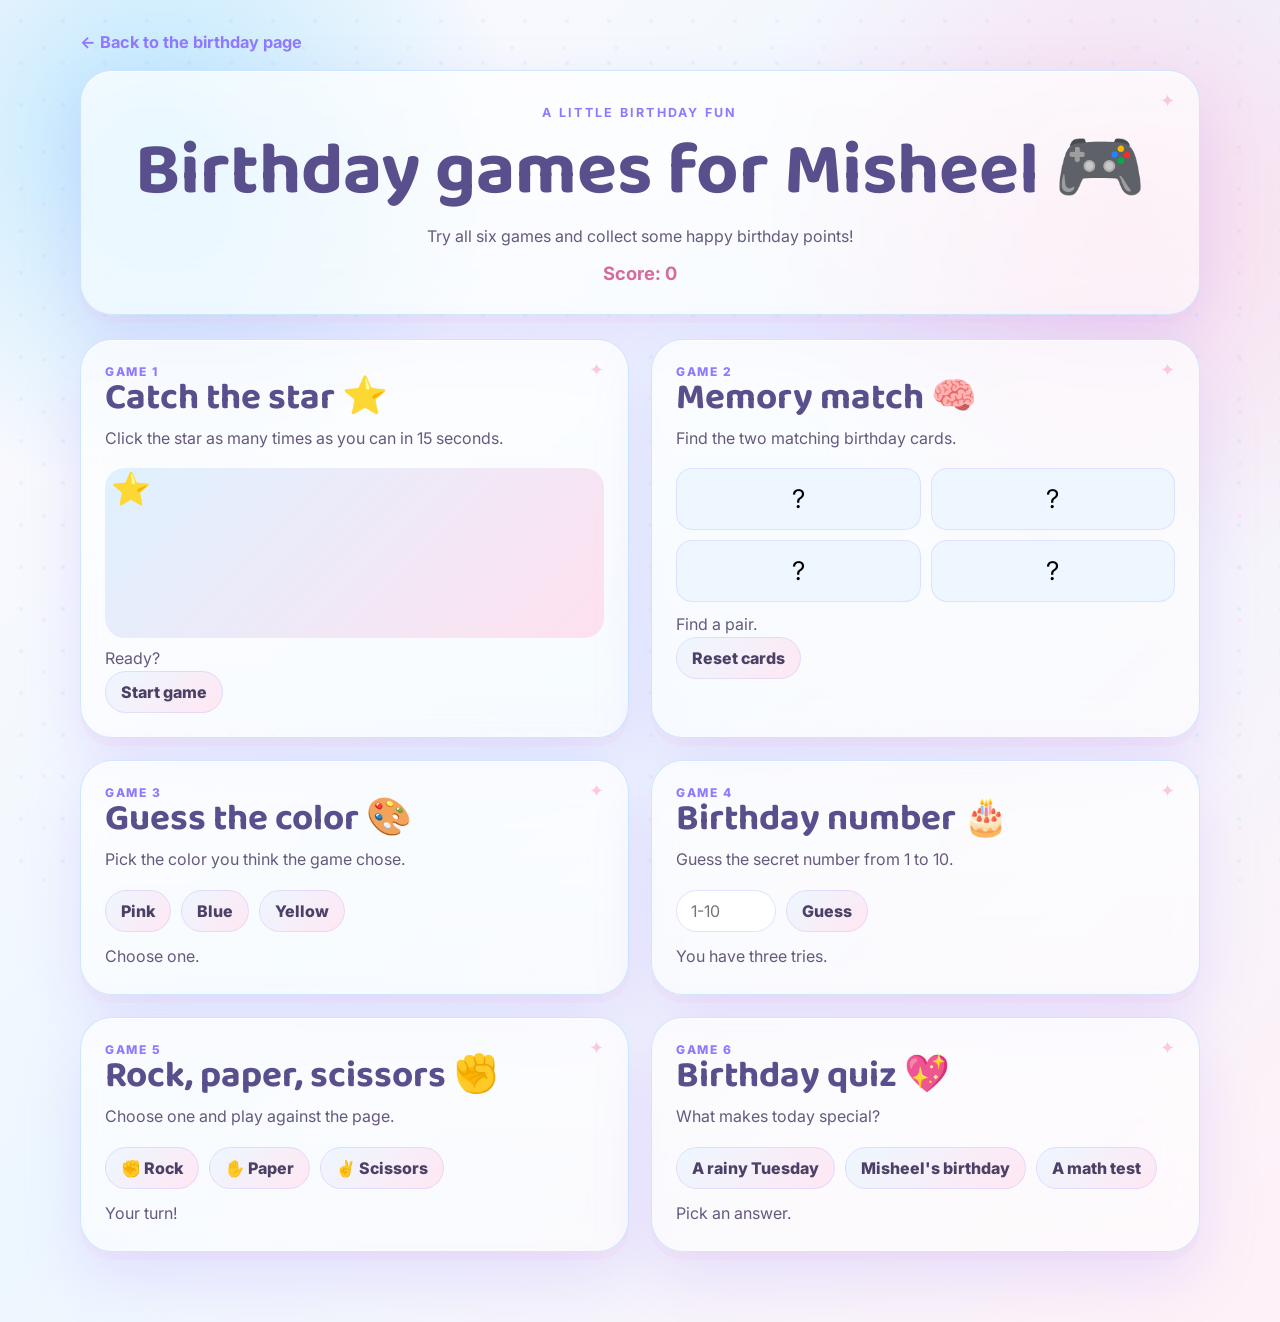
==== games.html @ 30d3d761 "Add birthday games page" ====
<!DOCTYPE html>
<html lang="en">
  <head>
    <meta charset="UTF-8" />
    <meta name="viewport" content="width=device-width, initial-scale=1.0" />
    <title>Birthday Games for Misheel</title>
    <meta name="description" content="Small birthday games for Misheel." />
    <link rel="preconnect" href="https://fonts.googleapis.com" />
    <link rel="preconnect" href="https://fonts.gstatic.com" crossorigin />
    <link
      href="https://fonts.googleapis.com/css2?family=Baloo+2:wght@400;600;700;800&family=Inter:wght@400;500;600;700&display=swap"
      rel="stylesheet"
    />
    <link rel="stylesheet" href="style.css" />
  </head>
  <body class="games-page">
    <main class="games-shell">
      <a class="back-link" href="./index.html">← Back to the birthday page</a>

      <header class="games-header card">
        <p class="eyebrow">A little birthday fun</p>
        <h1>Birthday games for Misheel 🎮</h1>
        <p>Try all six games and collect some happy birthday points!</p>
        <strong id="gameScore">Score: 0</strong>
      </header>

      <div class="games-grid">
        <section class="game-card card">
          <p class="game-number">Game 1</p>
          <h2>Catch the star ⭐</h2>
          <p>Click the star as many times as you can in 15 seconds.</p>
          <div class="star-game" id="starGame"><button id="starTarget" type="button" aria-label="Catch the star">⭐</button></div>
          <p id="starStatus">Ready?</p>
          <button class="game-btn" id="startStar" type="button">Start game</button>
        </section>

        <section class="game-card card">
          <p class="game-number">Game 2</p>
          <h2>Memory match 🧠</h2>
          <p>Find the two matching birthday cards.</p>
          <div class="memory-grid" id="memoryGrid">
            <button class="memory-card-game" type="button" data-card="cake">?</button>
            <button class="memory-card-game" type="button" data-card="star">?</button>
            <button class="memory-card-game" type="button" data-card="cake">?</button>
            <button class="memory-card-game" type="button" data-card="star">?</button>
          </div>
          <p id="memoryStatus">Find a pair.</p>
          <button class="game-btn" id="resetMemory" type="button">Reset cards</button>
        </section>

        <section class="game-card card">
          <p class="game-number">Game 3</p>
          <h2>Guess the color 🎨</h2>
          <p>Pick the color you think the game chose.</p>
          <div class="color-choices" id="colorChoices">
            <button type="button" data-color="pink">Pink</button>
            <button type="button" data-color="blue">Blue</button>
            <button type="button" data-color="yellow">Yellow</button>
          </div>
          <p id="colorStatus">Choose one.</p>
        </section>

        <section class="game-card card">
          <p class="game-number">Game 4</p>
          <h2>Birthday number 🎂</h2>
          <p>Guess the secret number from 1 to 10.</p>
          <div class="inline-form">
            <input id="numberGuess" type="number" min="1" max="10" placeholder="1-10" />
            <button class="game-btn" id="guessNumber" type="button">Guess</button>
          </div>
          <p id="numberStatus">You have three tries.</p>
        </section>

        <section class="game-card card">
          <p class="game-number">Game 5</p>
          <h2>Rock, paper, scissors ✊</h2>
          <p>Choose one and play against the page.</p>
          <div class="rps-choices" id="rpsChoices">
            <button type="button" data-choice="rock">✊ Rock</button>
            <button type="button" data-choice="paper">✋ Paper</button>
            <button type="button" data-choice="scissors">✌️ Scissors</button>
          </div>
          <p id="rpsStatus">Your turn!</p>
        </section>

        <section class="game-card card">
          <p class="game-number">Game 6</p>
          <h2>Birthday quiz 💖</h2>
          <p>What makes today special?</p>
          <div class="quiz-choices" id="quizChoices">
            <button type="button" data-answer="no">A rainy Tuesday</button>
            <button type="button" data-answer="yes">Misheel's birthday</button>
            <button type="button" data-answer="no">A math test</button>
          </div>
          <p id="quizStatus">Pick an answer.</p>
        </section>
      </div>
    </main>
    <script src="challenge.js"></script>
  </body>
</html>
---- style.css ----
:root {
  --bg-1: #fff9fd;
  --bg-2: #edf7ff;
  --card: rgba(255, 255, 255, 0.7);
  --card-strong: rgba(255, 255, 255, 0.88);
  --light-blue: #dff1ff;
  --light-pink: #ffe1f0;
  --pink: #ff8ab7;
  --purple: #8f79ff;
  --blue: #9ec8ff;
  --text: #473b5d;
  --muted: #65597e;
  --shadow: rgba(160, 132, 255, 0.2);
  --border: rgba(255, 255, 255, 0.78);
  --warm: #ffc76e;
  --rose: #ff93c6;
}

* {
  box-sizing: border-box;
}

html {
  scroll-behavior: smooth;
}

body {
  margin: 0;
  min-height: 100vh;
  font-family: "Inter", sans-serif;
  background:
    radial-gradient(circle at top left, rgba(153, 201, 255, 0.42), transparent 35%),
    radial-gradient(circle at bottom right, rgba(255, 174, 212, 0.34), transparent 28%),
    linear-gradient(135deg, #fffafc 0%, #eef8ff 48%, #fff1f7 100%);
  color: var(--text);
  overflow-x: hidden;
}

body::before {
  content: "";
  position: fixed;
  inset: 0;
  pointer-events: none;
  z-index: 0;
  opacity: 0.34;
  background-image:
    radial-gradient(circle, rgba(141, 201, 255, 0.38) 0 2px, transparent 2.5px),
    radial-gradient(circle, rgba(255, 157, 203, 0.3) 0 2px, transparent 2.5px);
  background-position: 0 0, 18px 22px;
  background-size: 42px 42px, 52px 52px;
}

h1,
h2,
h3 {
  font-family: "Baloo 2", cursive;
  margin: 0;
  line-height: 1.05;
}

p {
  margin: 0;
}

button {
  font: inherit;
}

.bg-glow {
  position: fixed;
  width: 34rem;
  height: 34rem;
  border-radius: 50%;
  filter: blur(80px);
  opacity: 0.35;
  z-index: 0;
  pointer-events: none;
}

.glow-1 {
  top: -10rem;
  left: -8rem;
  background: rgba(173, 217, 255, 0.8);
}

.glow-2 {
  right: -8rem;
  bottom: -12rem;
  background: rgba(255, 192, 222, 0.72);
}

.floating-sparkles {
  position: fixed;
  inset: 0;
  overflow: hidden;
  pointer-events: none;
  z-index: 1;
}

.sparkle {
  position: absolute;
  width: 10px;
  height: 10px;
  border-radius: 50%;
  background: rgba(255, 255, 255, 0.92);
  box-shadow: 0 0 14px rgba(255, 255, 255, 0.9);
  opacity: 0.8;
  animation: floatUp linear infinite;
}

@keyframes floatUp {
  0% {
    transform: translateY(110vh) scale(0.8);
    opacity: 0;
  }
  15% {
    opacity: 1;
  }
  100% {
    transform: translateY(-20vh) scale(1.2);
    opacity: 0;
  }
}

.page-shell {
  position: relative;
  z-index: 2;
  width: min(1100px, calc(100% - 2rem));
  margin: 0 auto;
  padding: 48px 0 80px;
}

.card {
  position: relative;
  background: linear-gradient(180deg, rgba(255,255,255,0.72), rgba(255,255,255,0.54));
  border: 1px solid rgba(190, 222, 255, 0.72);
  box-shadow: 0 24px 60px var(--shadow), 0 8px 0 rgba(255, 188, 220, 0.12), inset 0 1px 0 rgba(255,255,255,0.8);
  backdrop-filter: blur(16px);
  border-radius: 32px;
}

.card::after {
  content: "✦";
  position: absolute;
  top: 18px;
  right: 24px;
  color: rgba(255, 143, 191, 0.48);
  font-size: 1.15rem;
  pointer-events: none;
}

.hero {
  display: grid;
  grid-template-columns: 1.2fr 0.8fr;
  gap: 1.5rem;
  align-items: center;
  padding: 42px 46px;
  position: relative;
  overflow: hidden;
}

.hero::before {
  content: "";
  position: absolute;
  inset: 0;
  background: linear-gradient(120deg, rgba(255,255,255,0.12), rgba(255,255,255,0.02), rgba(255,192,222,0.12));
  pointer-events: none;
}

.eyebrow {
  display: inline-block;
  font-size: 0.78rem;
  letter-spacing: 0.18em;
  text-transform: uppercase;
  color: var(--purple);
  font-weight: 700;
  margin-bottom: 14px;
}

.hero-copy h1 {
  font-size: clamp(3rem, 6vw, 5.4rem);
  color: #5b4f8c;
  margin-bottom: 14px;
  text-shadow: 0 10px 28px rgba(160, 139, 255, 0.14);
}

.message {
  font-size: 1.08rem;
  line-height: 1.8;
  color: var(--muted);
  max-width: 34rem;
}

.favorite-colors {
  display: flex;
  flex-wrap: wrap;
  gap: 12px;
  margin-top: 24px;
}

.color-chip {
  display: inline-flex;
  align-items: center;
  justify-content: center;
  padding: 10px 18px;
  border-radius: 999px;
  font-weight: 800;
  letter-spacing: 0.02em;
  border: 1px solid rgba(111, 131, 201, 0.15);
  box-shadow: 0 8px 18px rgba(164, 147, 255, 0.1);
}

.light-blue {
  background: linear-gradient(135deg, #dff1ff, #cfe9ff);
  color: #416a9f;
}

.light-pink {
  background: linear-gradient(135deg, #ffe5f1, #ffd9eb);
  color: #8d5c7c;
}

.cta-row {
  margin-top: 28px;
}

.primary-btn,
.song-btn,
.nav-btn {
  border: none;
  cursor: pointer;
  transition: transform 0.2s ease, box-shadow 0.2s ease, opacity 0.2s ease;
}

.primary-btn {
  border-radius: 999px;
  background: linear-gradient(135deg, #ffc0d3, #ff9ec7, #9bc9ff);
  color: white;
  padding: 14px 24px;
  font-weight: 700;
  letter-spacing: 0.04em;
  box-shadow: 0 15px 30px rgba(255, 145, 198, 0.35);
}

.secondary-btn {
  display: inline-block;
  margin-top: 12px;
  color: #6555a2;
  font-weight: 800;
  text-decoration: none;
}

.primary-btn:hover,
.song-btn:hover,
.nav-btn:hover {
  transform: translateY(-2px);
}

.hero-art {
  display: flex;
  justify-content: center;
  align-items: center;
  min-height: 300px;
}

.birthday-character {
  display: block;
  width: min(380px, 85vw);
  height: auto;
  filter: drop-shadow(0 24px 28px rgba(255, 180, 210, 0.18));
}

/* Surprise popup removed intentionally to avoid blocking the page */

.hidden {
  display: none;
}

.music {
  margin-top: 28px;
  padding: 24px 28px;
  display: flex;
  flex-direction: column;
  gap: 16px;
}

.music::after {
  color: rgba(137, 190, 255, 0.55);
}

.music-header {
  display: flex;
  flex-direction: column;
  align-items: flex-start;
  gap: 8px;
}

.music-header h2 {
  font-size: clamp(1.8rem, 2.8vw, 2.6rem);
  color: #62488d;
}

.playlist {
  display: flex;
  flex-wrap: wrap;
  gap: 12px;
}

.song-option {
  border: 1px solid rgba(143, 121, 255, 0.18);
  background: linear-gradient(135deg, #f8f0ff, #edf7ff);
  color: #4d4067;
  border-radius: 999px;
  padding: 10px 16px;
  font-weight: 700;
  cursor: pointer;
  touch-action: manipulation;
  transition: transform 0.2s ease, box-shadow 0.2s ease, background 0.2s ease;
}

.song-option:hover,
.song-option.active {
  transform: translateY(-1px);
  background: linear-gradient(135deg, #e7f5ff, #ffe3f2);
  box-shadow: 0 10px 22px rgba(173, 150, 255, 0.18);
}

audio {
  width: 100%;
  filter: saturate(1.15) contrast(1.04);
  border-radius: 18px;
}

.surprise {
  position: relative;
  margin-top: 28px;
  padding: 30px 28px 18px;
}

.surprise::after {
  color: rgba(255, 143, 191, 0.55);
}

.section-heading {
  text-align: center;
  margin-bottom: 22px;
}

.section-heading h2 {
  font-size: clamp(2rem, 4vw, 2.9rem);
  color: #644690;
}

.small-gap {
  margin-bottom: 14px;
}

.photo-gallery {
  display: grid;
  grid-template-columns: auto 1fr auto;
  align-items: center;
  gap: 14px;
}

.viewer-wrap {
  display: flex;
  flex-direction: column;
  gap: 10px;
}

.gallery-meta {
  display: flex;
  justify-content: center;
  align-items: center;
  font-size: 0.8rem;
  font-weight: 800;
  letter-spacing: 0.14em;
  text-transform: uppercase;
  color: #6a5aa8;
}

.slide-frame {
  position: relative;
  min-height: 560px;
  overflow: hidden;
  border-radius: 28px;
  background: linear-gradient(135deg, rgba(245, 240, 255, 0.9), rgba(234, 247, 255, 0.9));
  border: 1px solid rgba(143, 121, 255, 0.12);
  box-shadow: inset 0 0 30px rgba(255, 255, 255, 0.22), 0 22px 32px rgba(151, 128, 255, 0.08);
}

.slide {
  position: absolute;
  inset: 0;
  opacity: 0;
  pointer-events: none;
  transform: scale(0.97);
  transition: opacity 0.45s ease, transform 0.45s ease;
}

.slide.active {
  opacity: 1;
  pointer-events: auto;
  transform: scale(1);
}

.photo-card {
  display: flex;
  flex-direction: column;
  height: 100%;
  width: 100%;
}

.photo {
  position: relative;
  width: 100%;
  height: 100%;
  min-height: 520px;
  overflow: hidden;
  border-radius: 28px 28px 0 0;
  background: linear-gradient(135deg, #f1f7ff, #ffe7f1);
  box-shadow: inset 0 0 40px rgba(255, 255, 255, 0.12);
}

.photo img {
  display: block;
  width: 100%;
  height: 100%;
  object-fit: cover;
}

.photo-caption {
  padding: 14px 18px 20px;
  text-align: center;
  font-weight: 700;
  color: #5b4a7a;
  background: linear-gradient(180deg, rgba(255,255,255,0.2), rgba(255,255,255,0.8));
  border-radius: 0 0 28px 28px;
  font-size: 1rem;
}

.nav-btn {
  width: 52px;
  height: 52px;
  border-radius: 50%;
  background: linear-gradient(135deg, #d9eeff, #ffddea);
  color: var(--text);
  font-size: 1.6rem;
  box-shadow: 0 10px 24px rgba(158, 150, 255, 0.16);
  border: 1px solid rgba(255,255,255,0.7);
}


#audio {
  width: 100%;
}

audio {
  width: 100%;
  margin-top: 8px;
  filter: saturate(1.2) contrast(1.05);
}

.memory {
  margin-top: 28px;
  padding: 30px 28px;
  display: grid;
  grid-template-columns: 1.3fr 0.7fr;
  align-items: center;
  gap: 20px;
  background: linear-gradient(135deg, rgba(255,255,255,0.76), rgba(250,240,255,0.65));
}

.memory::after {
  color: rgba(137, 190, 255, 0.55);
}

.memory-copy h2 {
  font-size: clamp(2rem, 4vw, 3.1rem);
  color: #604a7d;
  margin-bottom: 10px;
}

.memory-copy p {
  color: var(--muted);
  line-height: 1.8;
  max-width: 40rem;
}

.signature {
  text-align: center;
  font-size: clamp(1.1rem, 2vw, 1.5rem);
  font-family: "Baloo 2", cursive;
  color: #8d4c9d;
  padding: 28px 14px;
  border-radius: 22px;
  background: linear-gradient(135deg, #fff2f9, #f1ebff);
  border: 1px solid rgba(255, 126, 182, 0.16);
  box-shadow: 0 16px 28px rgba(188, 145, 255, 0.1);
}

@media (max-width: 780px) {
  .hero,
  .memory {
    grid-template-columns: 1fr;
    text-align: center;
  }

  .hero {
    padding: 28px 20px;
  }

  .message {
    margin: 0 auto;
  }

  .favorite-colors {
    justify-content: center;
  }

  .photo-gallery {
    grid-template-columns: 1fr;
  }

  .nav-btn {
    display: none;
  }

  .slide-frame {
    min-height: 420px;
  }

  .photo {
    min-height: 380px;
  }
}

.memory-page {
  position: relative;
  min-height: 100vh;
  display: grid;
  place-items: center;
  padding: 32px 16px;
  background:
    radial-gradient(circle at 15% 20%, rgba(164, 225, 255, 0.8), transparent 18%),
    radial-gradient(circle at 82% 20%, rgba(255, 207, 228, 0.82), transparent 20%),
    radial-gradient(circle at 50% 80%, rgba(197, 228, 255, 0.7), transparent 22%),
    linear-gradient(135deg, #fffafc 0%, #edf7ff 38%, #fff1f7 100%);
  overflow-x: hidden;
  overflow-y: auto;
}

.floating-hearts {
  position: fixed;
  inset: 0;
  pointer-events: none;
  z-index: 0;
}

.floating-hearts span {
  position: absolute;
  font-size: clamp(1.4rem, 2vw, 2.1rem);
  opacity: 0.8;
  filter: drop-shadow(0 10px 20px rgba(161, 140, 255, 0.18));
  animation: drift 11s ease-in-out infinite alternate;
}

.floating-hearts span:nth-child(1) { top: 12%; left: 12%; }
.floating-hearts span:nth-child(2) { top: 25%; right: 18%; animation-delay: 1s; }
.floating-hearts span:nth-child(3) { bottom: 22%; left: 20%; animation-delay: 2s; }
.floating-hearts span:nth-child(4) { top: 48%; right: 12%; animation-delay: 3s; }
.floating-hearts span:nth-child(5) { bottom: 16%; right: 22%; animation-delay: 1.5s; }

@keyframes drift {
  0% { transform: translateY(0) scale(1); }
  100% { transform: translateY(-18px) scale(1.1); }
}

.memory-shell {
  width: min(1020px, 100%);
  position: relative;
  z-index: 2;
  display: grid;
  gap: 24px;
}

.back-link {
  display: inline-block;
  font-weight: 700;
  color: var(--purple);
  text-decoration: none;
  font-size: 1.02rem;
}

.memory-card {
  position: relative;
  background: linear-gradient(180deg, rgba(255,255,255,0.9), rgba(255,255,255,0.68));
  border: 1px solid rgba(255,255,255,0.8);
  border-radius: 32px;
  box-shadow: 0 28px 70px rgba(163, 133, 255, 0.16);
  padding: 28px;
  overflow: hidden;
}

.memory-card::before {
  content: "";
  position: absolute;
  right: -28px;
  bottom: -36px;
  width: 180px;
  height: 180px;
  border-radius: 50%;
  background: rgba(255, 192, 220, 0.14);
}

.birthday-decorations {
  display: grid;
  grid-template-columns: repeat(2, 1fr);
  gap: 12px;
  margin-top: 14px;
}

.birthday-decorations img {
  display: block;
  width: 100%;
  aspect-ratio: 1 / 1;
  object-fit: cover;
  border: 3px solid rgba(255, 255, 255, 0.86);
  border-radius: 18px;
  background: linear-gradient(135deg, #e7f5ff, #ffe5f2);
  box-shadow: 0 10px 22px rgba(155, 137, 220, 0.14);
}

.hero-memory {
  text-align: center;
  padding-top: 34px;
  background: linear-gradient(135deg, rgba(255,255,255,0.94), rgba(255,246,251,0.8));
}

.mini-badge {
  display: inline-block;
  margin-bottom: 12px;
  padding: 8px 14px;
  border-radius: 999px;
  background: linear-gradient(135deg, #ebf7ff, #ffe3f3);
  border: 1px solid rgba(143, 121, 255, 0.15);
  color: #6d5a9a;
  font-size: 0.75rem;
  letter-spacing: 0.08em;
  text-transform: uppercase;
  font-weight: 800;
}

.hero-memory h1 {
  font-size: clamp(2.7rem, 6vw, 5rem);
  color: #5a4f8d;
  margin-bottom: 14px;
  text-shadow: 0 10px 28px rgba(160, 139, 255, 0.12);
}

.memory-intro {
  max-width: 760px;
  margin: 0 auto;
  color: var(--muted);
  line-height: 1.9;
  font-size: 1.07rem;
}

.memory-layout {
  display: grid;
  grid-template-columns: 1.08fr 0.92fr;
  gap: 24px;
}

.photo-panel {
  padding: 14px;
  background: linear-gradient(135deg, rgba(255,255,255,0.9), rgba(239,246,255,0.76));
}

.photo-frame {
  border-radius: 26px;
  overflow: hidden;
  border: 1px solid rgba(255,255,255,0.8);
  box-shadow: 0 18px 40px rgba(142, 126, 255, 0.12);
}

.photo-panel img {
  width: 100%;
  min-height: 430px;
  object-fit: cover;
  display: block;
}

.note-panel,
.quote-panel,
.wishes-panel {
  transform: translateY(0);
  transition: transform 0.2s ease, box-shadow 0.2s ease;
}

.note-panel:hover,
.quote-panel:hover,
.wishes-panel:hover {
  transform: translateY(-2px);
  box-shadow: 0 30px 60px rgba(170, 143, 255, 0.14);
}

.note-panel h2 {
  font-size: clamp(2rem, 4vw, 2.9rem);
  color: #5a4f8d;
  margin: 10px 0 12px;
}

.note-panel p,
.wishes-panel li,
.quote-panel blockquote {
  color: var(--muted);
  line-height: 1.8;
}

.label {
  display: inline-block;
  font-size: 0.75rem;
  letter-spacing: 0.15em;
  text-transform: uppercase;
  font-weight: 800;
  color: var(--purple);
  margin-bottom: 8px;
}

.stat-row {
  display: grid;
  grid-template-columns: repeat(3, minmax(0, 1fr));
  gap: 12px;
  margin-top: 22px;
}

.stat-box {
  padding: 14px 10px;
  text-align: center;
  border-radius: 18px;
  background: linear-gradient(135deg, #eef7ff, #fff2f8);
  border: 1px solid rgba(160, 144, 255, 0.12);
}

.stat-box strong {
  display: block;
  font-size: clamp(1.5rem, 3vw, 2.2rem);
  color: #5a4f8d;
}

.stat-box span {
  display: block;
  font-size: 0.76rem;
  text-transform: uppercase;
  letter-spacing: 0.08em;
  color: var(--muted);
}

.quote-panel {
  background: linear-gradient(135deg, rgba(255,255,255,0.92), rgba(255,243,249,0.76));
}

.quote-panel blockquote {
  margin: 0;
  font-size: clamp(1.2rem, 2vw, 1.5rem);
  font-weight: 700;
  color: #594a81;
}

.wish-header {
  display: flex;
  align-items: center;
  justify-content: space-between;
  gap: 10px;
  margin-bottom: 8px;
}

.wish-header h3 {
  font-size: clamp(1.7rem, 3vw, 2.6rem);
  color: #604a7d;
}

.wishes-panel ul {
  margin: 18px 0 24px;
  padding-left: 18px;
}

.primary-btn {
  display: inline-block;
  border-radius: 999px;
  background: linear-gradient(135deg, #ffc0d3, #ff9ec7, #9bc9ff);
  color: white;
  padding: 14px 26px;
  font-weight: 700;
  letter-spacing: 0.04em;
  text-decoration: none;
  box-shadow: 0 15px 30px rgba(255, 145, 198, 0.35);
}

@media (max-width: 760px) {
  .memory-layout {
    grid-template-columns: 1fr;
  }

  .memory-card {
    padding: 22px 18px;
  }

  .wish-header {
    display: grid;
    gap: 6px;
  }

  .stat-row {
    grid-template-columns: 1fr 1fr 1fr;
  }
}

.games-page {
  min-height: 100vh;
  padding: 32px 16px 70px;
  background:
    radial-gradient(circle at 12% 10%, rgba(164, 225, 255, 0.72), transparent 22%),
    radial-gradient(circle at 88% 16%, rgba(255, 207, 228, 0.74), transparent 24%),
    linear-gradient(135deg, #fffafc 0%, #edf7ff 48%, #fff1f7 100%);
}

.games-shell {
  width: min(1120px, 100%);
  margin: 0 auto;
}

.games-header {
  margin: 18px 0 24px;
  padding: 30px;
  text-align: center;
}

.games-header h1 {
  color: #5a4f8d;
  font-size: clamp(2.4rem, 6vw, 4.6rem);
  margin-bottom: 12px;
}

.games-header p:not(.eyebrow) {
  color: var(--muted);
  line-height: 1.7;
  margin-bottom: 12px;
}

.games-header strong {
  color: #d66b9e;
  font-size: 1.15rem;
}

.games-grid {
  display: grid;
  grid-template-columns: repeat(2, minmax(0, 1fr));
  gap: 22px;
}

.game-card {
  padding: 24px;
}

.game-card h2 {
  color: #5a4f8d;
  font-size: clamp(1.7rem, 3vw, 2.3rem);
  margin-bottom: 8px;
}

.game-card > p:not(.game-number) {
  color: var(--muted);
  line-height: 1.6;
}

.game-number {
  color: var(--purple);
  font-size: 0.75rem;
  font-weight: 800;
  letter-spacing: 0.14em;
  text-transform: uppercase;
}

.game-btn,
.color-choices button,
.rps-choices button,
.quiz-choices button {
  border: 1px solid rgba(143, 121, 255, 0.18);
  border-radius: 999px;
  background: linear-gradient(135deg, #edf7ff, #ffe7f3);
  color: #4d4067;
  padding: 10px 15px;
  font-weight: 800;
  cursor: pointer;
  transition: transform 0.2s ease, box-shadow 0.2s ease;
}

.game-btn:hover,
.color-choices button:hover,
.rps-choices button:hover,
.quiz-choices button:hover {
  transform: translateY(-2px);
  box-shadow: 0 8px 18px rgba(173, 150, 255, 0.18);
}

.star-game {
  position: relative;
  height: 170px;
  margin: 16px 0 8px;
  overflow: hidden;
  border-radius: 20px;
  background: linear-gradient(135deg, #dff1ff, #ffe1f0);
}

#starTarget {
  position: absolute;
  border: 0;
  background: transparent;
  font-size: 2rem;
  cursor: pointer;
}

#starTarget:disabled {
  opacity: 0.35;
  cursor: default;
}

.memory-grid {
  display: grid;
  grid-template-columns: repeat(2, 1fr);
  gap: 10px;
  margin: 16px 0 10px;
}

.memory-card-game {
  min-height: 62px;
  border: 1px solid rgba(143, 121, 255, 0.18);
  border-radius: 16px;
  background: #eef7ff;
  font-size: 1.6rem;
  cursor: pointer;
}

.memory-card-game.revealed,
.memory-card-game.matched {
  background: #ffe7f3;
}

.color-choices,
.rps-choices,
.quiz-choices {
  display: flex;
  flex-wrap: wrap;
  gap: 10px;
  margin: 18px 0 12px;
}

.inline-form {
  display: flex;
  gap: 10px;
  margin: 18px 0 12px;
}

.inline-form input {
  width: 100px;
  border: 1px solid rgba(143, 121, 255, 0.22);
  border-radius: 999px;
  padding: 10px 14px;
  color: var(--text);
  font: inherit;
}

@media (max-width: 700px) {
  .games-grid {
    grid-template-columns: 1fr;
  }

  .games-header {
    padding: 24px 18px;
  }
}
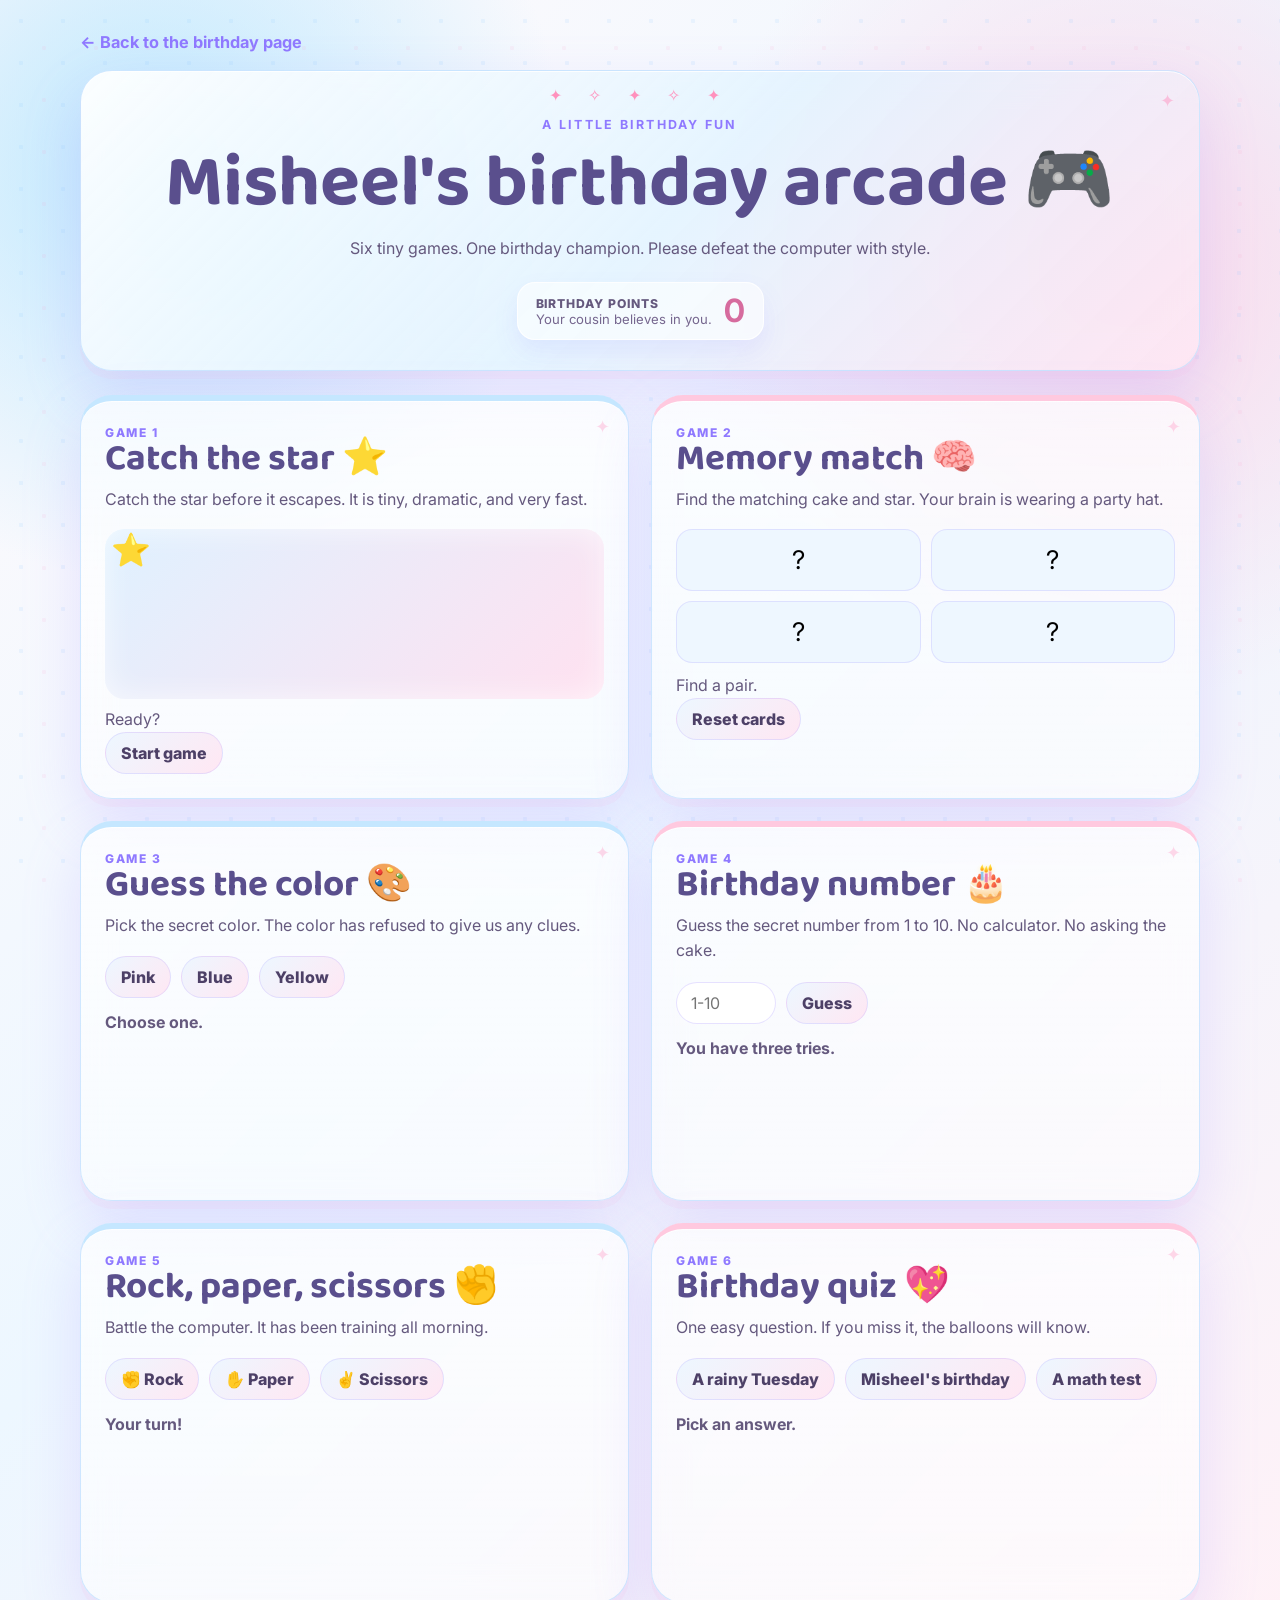
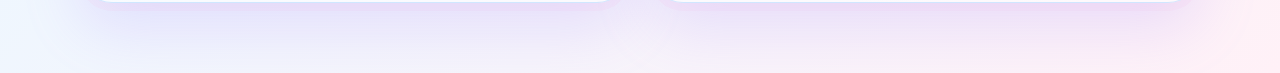
==== commit ae6e0471: "Make birthday games more fun" ====
--- a/games.html
+++ b/games.html
@@ -11,33 +11,38 @@
       href="https://fonts.googleapis.com/css2?family=Baloo+2:wght@400;600;700;800&family=Inter:wght@400;500;600;700&display=swap"
       rel="stylesheet"
     />
-    <link rel="stylesheet" href="style.css" />
+    <link rel="stylesheet" href="style.css?v=games2" />
   </head>
   <body class="games-page">
     <main class="games-shell">
       <a class="back-link" href="./index.html">← Back to the birthday page</a>
 
       <header class="games-header card">
+        <div class="game-confetti" aria-hidden="true">✦ ✧ ✦ ✧ ✦</div>
         <p class="eyebrow">A little birthday fun</p>
-        <h1>Birthday games for Misheel 🎮</h1>
-        <p>Try all six games and collect some happy birthday points!</p>
-        <strong id="gameScore">Score: 0</strong>
+        <h1>Misheel's birthday arcade 🎮</h1>
+        <p>Six tiny games. One birthday champion. Please defeat the computer with style.</p>
+        <div class="score-panel">
+          <span>Birthday points</span>
+          <strong id="gameScore">0</strong>
+          <small id="gameMessage">Your cousin believes in you.</small>
+        </div>
       </header>
 
       <div class="games-grid">
-        <section class="game-card card">
+        <section class="game-card star-card card">
           <p class="game-number">Game 1</p>
           <h2>Catch the star ⭐</h2>
-          <p>Click the star as many times as you can in 15 seconds.</p>
+          <p>Catch the star before it escapes. It is tiny, dramatic, and very fast.</p>
           <div class="star-game" id="starGame"><button id="starTarget" type="button" aria-label="Catch the star">⭐</button></div>
           <p id="starStatus">Ready?</p>
           <button class="game-btn" id="startStar" type="button">Start game</button>
         </section>
 
-        <section class="game-card card">
+        <section class="game-card memory-game-card card">
           <p class="game-number">Game 2</p>
           <h2>Memory match 🧠</h2>
-          <p>Find the two matching birthday cards.</p>
+          <p>Find the matching cake and star. Your brain is wearing a party hat.</p>
           <div class="memory-grid" id="memoryGrid">
             <button class="memory-card-game" type="button" data-card="cake">?</button>
             <button class="memory-card-game" type="button" data-card="star">?</button>
@@ -48,10 +53,10 @@
           <button class="game-btn" id="resetMemory" type="button">Reset cards</button>
         </section>
 
-        <section class="game-card card">
+        <section class="game-card color-game-card card">
           <p class="game-number">Game 3</p>
           <h2>Guess the color 🎨</h2>
-          <p>Pick the color you think the game chose.</p>
+          <p>Pick the secret color. The color has refused to give us any clues.</p>
           <div class="color-choices" id="colorChoices">
             <button type="button" data-color="pink">Pink</button>
             <button type="button" data-color="blue">Blue</button>
@@ -60,10 +65,10 @@
           <p id="colorStatus">Choose one.</p>
         </section>
 
-        <section class="game-card card">
+        <section class="game-card number-game-card card">
           <p class="game-number">Game 4</p>
           <h2>Birthday number 🎂</h2>
-          <p>Guess the secret number from 1 to 10.</p>
+          <p>Guess the secret number from 1 to 10. No calculator. No asking the cake.</p>
           <div class="inline-form">
             <input id="numberGuess" type="number" min="1" max="10" placeholder="1-10" />
             <button class="game-btn" id="guessNumber" type="button">Guess</button>
@@ -71,10 +76,10 @@
           <p id="numberStatus">You have three tries.</p>
         </section>
 
-        <section class="game-card card">
+        <section class="game-card rps-game-card card">
           <p class="game-number">Game 5</p>
           <h2>Rock, paper, scissors ✊</h2>
-          <p>Choose one and play against the page.</p>
+          <p>Battle the computer. It has been training all morning.</p>
           <div class="rps-choices" id="rpsChoices">
             <button type="button" data-choice="rock">✊ Rock</button>
             <button type="button" data-choice="paper">✋ Paper</button>
@@ -83,10 +88,10 @@
           <p id="rpsStatus">Your turn!</p>
         </section>
 
-        <section class="game-card card">
+        <section class="game-card quiz-game-card card">
           <p class="game-number">Game 6</p>
           <h2>Birthday quiz 💖</h2>
-          <p>What makes today special?</p>
+          <p>One easy question. If you miss it, the balloons will know.</p>
           <div class="quiz-choices" id="quizChoices">
             <button type="button" data-answer="no">A rainy Tuesday</button>
             <button type="button" data-answer="yes">Misheel's birthday</button>
--- a/style.css
+++ b/style.css
@@ -832,9 +832,27 @@
 }
 
 .games-header {
+  isolation: isolate;
+  overflow: hidden;
   margin: 18px 0 24px;
-  padding: 30px;
+  padding: 42px 30px 30px;
   text-align: center;
+  background: linear-gradient(135deg, rgba(255,255,255,0.92), rgba(225,243,255,0.78) 52%, rgba(255,231,243,0.84));
+}
+
+.game-confetti {
+  position: absolute;
+  top: 14px;
+  left: 50%;
+  transform: translateX(-50%);
+  color: #ff91bd;
+  letter-spacing: 0.7em;
+  white-space: nowrap;
+  animation: confettiFloat 2.8s ease-in-out infinite alternate;
+}
+
+@keyframes confettiFloat {
+  to { transform: translateX(-50%) translateY(5px); }
 }
 
 .games-header h1 {
@@ -849,9 +867,41 @@
   margin-bottom: 12px;
 }
 
-.games-header strong {
+.score-panel {
+  display: grid;
+  grid-template-columns: auto auto;
+  gap: 0 12px;
+  align-items: center;
+  width: fit-content;
+  min-width: 220px;
+  margin: 20px auto 0;
+  padding: 12px 18px;
+  border: 1px solid rgba(255, 255, 255, 0.85);
+  border-radius: 18px;
+  background: rgba(255, 255, 255, 0.58);
+  box-shadow: 0 12px 24px rgba(142, 126, 255, 0.12);
+}
+
+.score-panel span {
+  color: var(--muted);
+  font-size: 0.76rem;
+  font-weight: 800;
+  letter-spacing: 0.08em;
+  text-transform: uppercase;
+  text-align: left;
+}
+
+.score-panel strong {
   color: #d66b9e;
-  font-size: 1.15rem;
+  font-size: 2rem;
+  line-height: 1;
+  grid-row: span 2;
+}
+
+.score-panel small {
+  color: #75668e;
+  font-size: 0.82rem;
+  text-align: left;
 }
 
 .games-grid {
@@ -861,7 +911,26 @@
 }
 
 .game-card {
+  overflow: hidden;
+  min-height: 380px;
   padding: 24px;
+  border-top: 6px solid #c5e7ff;
+  transition: transform 0.25s ease, box-shadow 0.25s ease;
+}
+
+.game-card:hover {
+  transform: translateY(-5px) rotate(0.2deg);
+  box-shadow: 0 28px 64px rgba(163, 133, 255, 0.23);
+}
+
+.game-card:nth-child(even) {
+  border-top-color: #ffc9df;
+}
+
+.game-card::after {
+  top: 14px;
+  right: 18px;
+  opacity: 0.7;
 }
 
 .game-card h2 {
@@ -881,6 +950,11 @@
   font-weight: 800;
   letter-spacing: 0.14em;
   text-transform: uppercase;
+}
+
+.game-card > p:last-child {
+  min-height: 26px;
+  font-weight: 700;
 }
 
 .game-btn,
@@ -912,6 +986,7 @@
   overflow: hidden;
   border-radius: 20px;
   background: linear-gradient(135deg, #dff1ff, #ffe1f0);
+  box-shadow: inset 0 0 30px rgba(255, 255, 255, 0.68);
 }
 
 #starTarget {
@@ -948,6 +1023,14 @@
   background: #ffe7f3;
 }
 
+.memory-card-game.matched {
+  animation: matchPop 0.4s ease;
+}
+
+@keyframes matchPop {
+  50% { transform: scale(1.08) rotate(3deg); }
+}
+
 .color-choices,
 .rps-choices,
 .quiz-choices {
@@ -980,4 +1063,8 @@
   .games-header {
     padding: 24px 18px;
   }
-}
+
+  .game-card {
+    min-height: 0;
+  }
+}
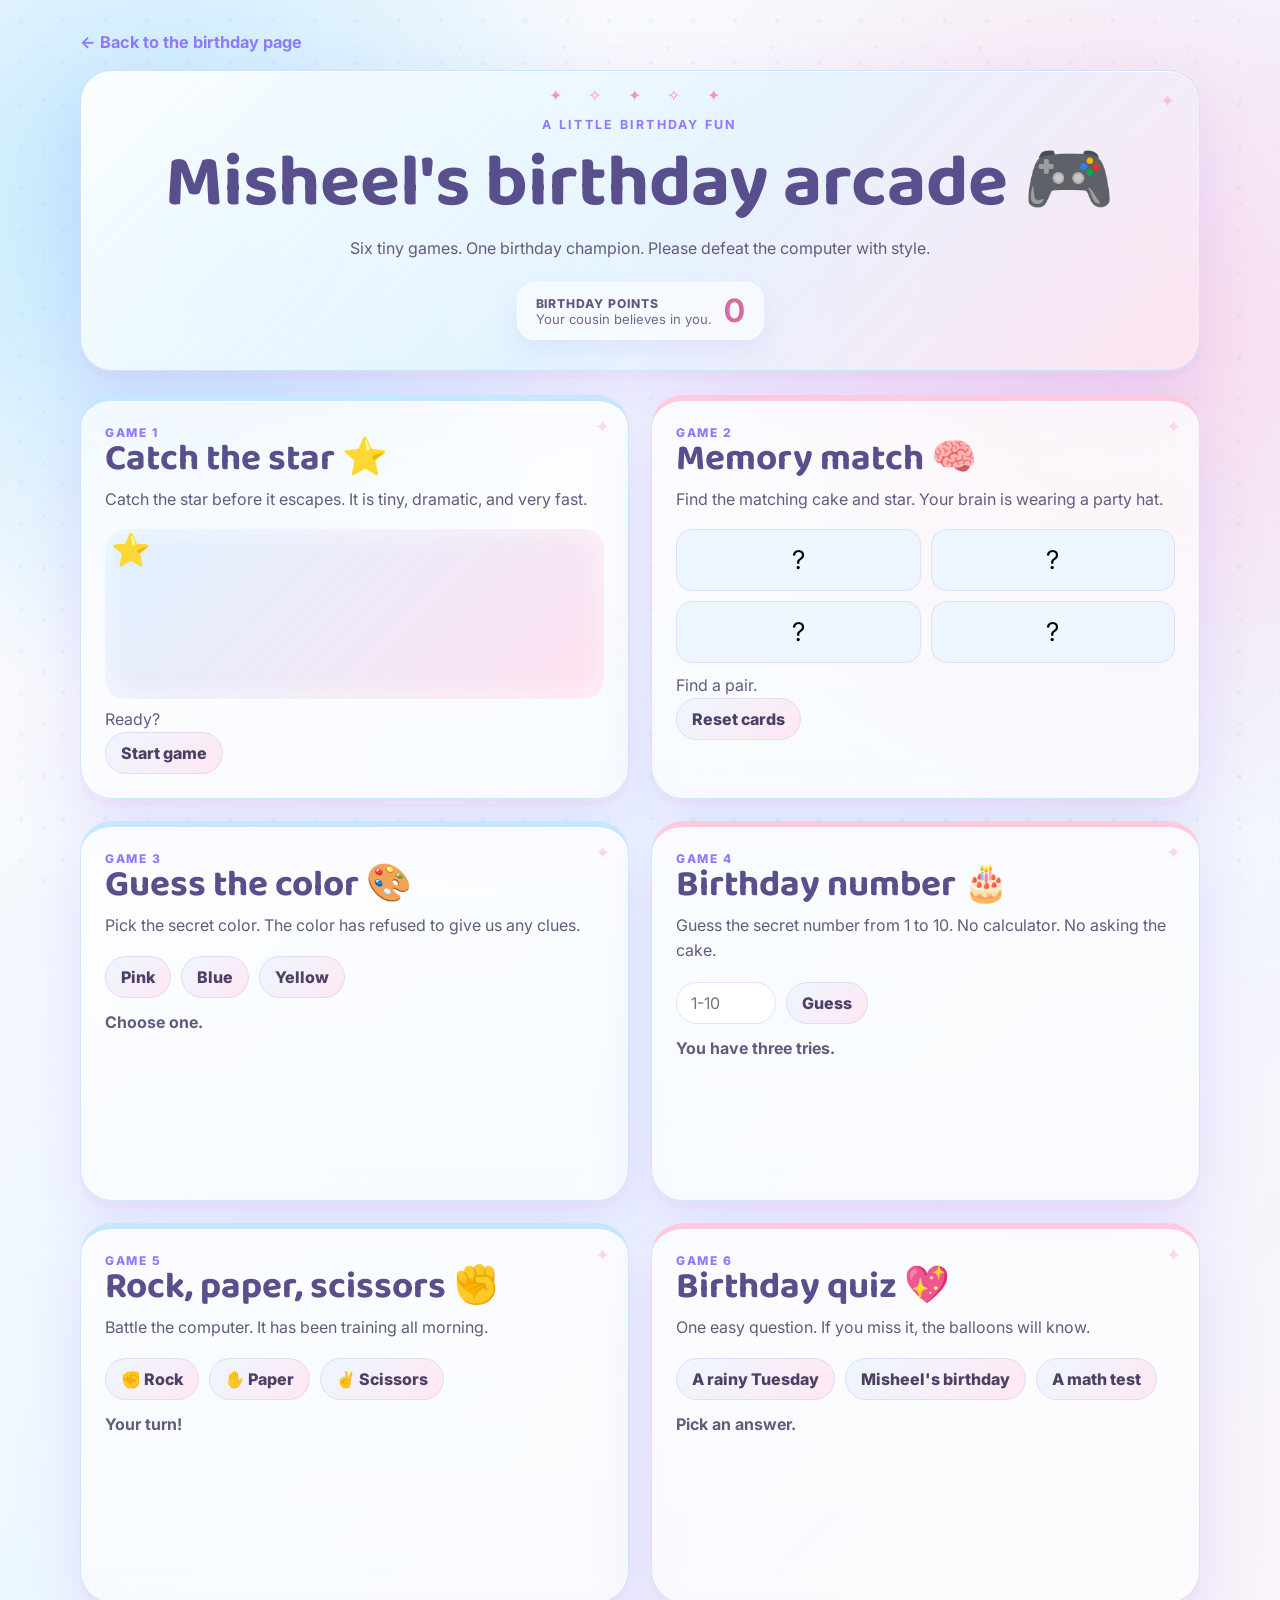
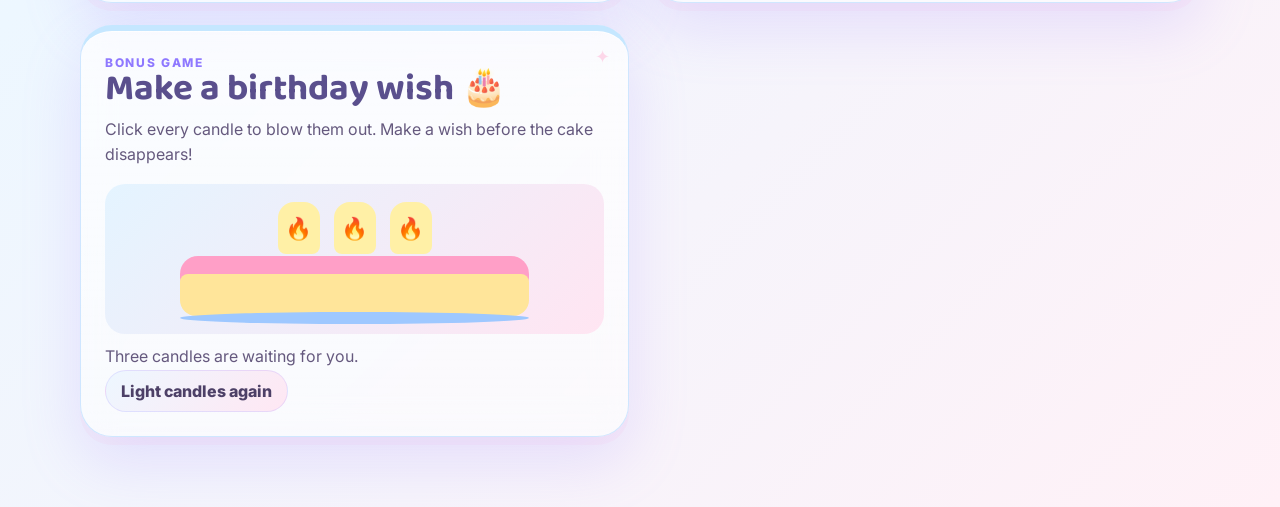
==== commit 6abd30b3: "Add interactive birthday cake game" ====
--- a/games.html
+++ b/games.html
@@ -99,6 +99,22 @@
           </div>
           <p id="quizStatus">Pick an answer.</p>
         </section>
+
+        <section class="game-card cake-game-card card">
+          <p class="game-number">Bonus game</p>
+          <h2>Make a birthday wish 🎂</h2>
+          <p>Click every candle to blow them out. Make a wish before the cake disappears!</p>
+          <div class="birthday-cake" id="birthdayCake" aria-label="Birthday cake with candles">
+            <button class="cake-candle" type="button" aria-label="Blow out candle 1">🔥</button>
+            <button class="cake-candle" type="button" aria-label="Blow out candle 2">🔥</button>
+            <button class="cake-candle" type="button" aria-label="Blow out candle 3">🔥</button>
+            <div class="cake-icing"></div>
+            <div class="cake-body"></div>
+            <div class="cake-plate"></div>
+          </div>
+          <p id="cakeStatus">Three candles are waiting for you.</p>
+          <button class="game-btn" id="resetCake" type="button">Light candles again</button>
+        </section>
       </div>
     </main>
     <script src="challenge.js"></script>
--- a/style.css
+++ b/style.css
@@ -220,6 +220,39 @@
   color: #8d5c7c;
 }
 
+.color-chip {
+  cursor: pointer;
+  font: inherit;
+}
+
+.color-chip.selected {
+  outline: 3px solid rgba(111, 131, 201, 0.22);
+  outline-offset: 2px;
+  transform: translateY(-2px);
+}
+
+body.theme-blue {
+  background:
+    radial-gradient(circle at top left, rgba(126, 202, 255, 0.56), transparent 35%),
+    radial-gradient(circle at bottom right, rgba(255, 194, 222, 0.24), transparent 28%),
+    linear-gradient(135deg, #f2faff 0%, #e2f3ff 48%, #fff3f8 100%);
+}
+
+body.theme-pink {
+  background:
+    radial-gradient(circle at top left, rgba(255, 185, 218, 0.54), transparent 35%),
+    radial-gradient(circle at bottom right, rgba(171, 218, 255, 0.28), transparent 28%),
+    linear-gradient(135deg, #fff4fa 0%, #ffe8f3 48%, #eef8ff 100%);
+}
+
+body.theme-blue .card {
+  border-color: rgba(157, 213, 255, 0.78);
+}
+
+body.theme-pink .card {
+  border-color: rgba(255, 181, 216, 0.78);
+}
+
 .cta-row {
   margin-top: 28px;
 }
@@ -1055,6 +1088,70 @@
   font: inherit;
 }
 
+.birthday-cake {
+  position: relative;
+  height: 150px;
+  margin: 16px 0 10px;
+  padding-top: 18px;
+  text-align: center;
+  border-radius: 20px;
+  background: linear-gradient(135deg, #e4f4ff, #ffe5f2);
+  overflow: hidden;
+}
+
+.cake-candle {
+  position: relative;
+  z-index: 2;
+  width: 42px;
+  height: 52px;
+  margin: 0 5px;
+  border: 0;
+  border-radius: 16px 16px 8px 8px;
+  background: #fff0a6;
+  font-size: 1.35rem;
+  cursor: pointer;
+  transition: transform 0.2s ease, opacity 0.2s ease;
+}
+
+.cake-candle:hover {
+  transform: translateY(-5px) rotate(3deg);
+}
+
+.cake-candle.blown-out {
+  opacity: 0.65;
+  background: #d9e8f2;
+  cursor: default;
+}
+
+.cake-icing,
+.cake-body,
+.cake-plate {
+  position: absolute;
+  left: 15%;
+  right: 15%;
+}
+
+.cake-icing {
+  bottom: 48px;
+  height: 30px;
+  border-radius: 18px 18px 8px 8px;
+  background: #ff9fc7;
+}
+
+.cake-body {
+  bottom: 18px;
+  height: 42px;
+  border-radius: 8px 8px 16px 16px;
+  background: #ffe59a;
+}
+
+.cake-plate {
+  bottom: 10px;
+  height: 12px;
+  border-radius: 50%;
+  background: #9ec8ff;
+}
+
 @media (max-width: 700px) {
   .games-grid {
     grid-template-columns: 1fr;
